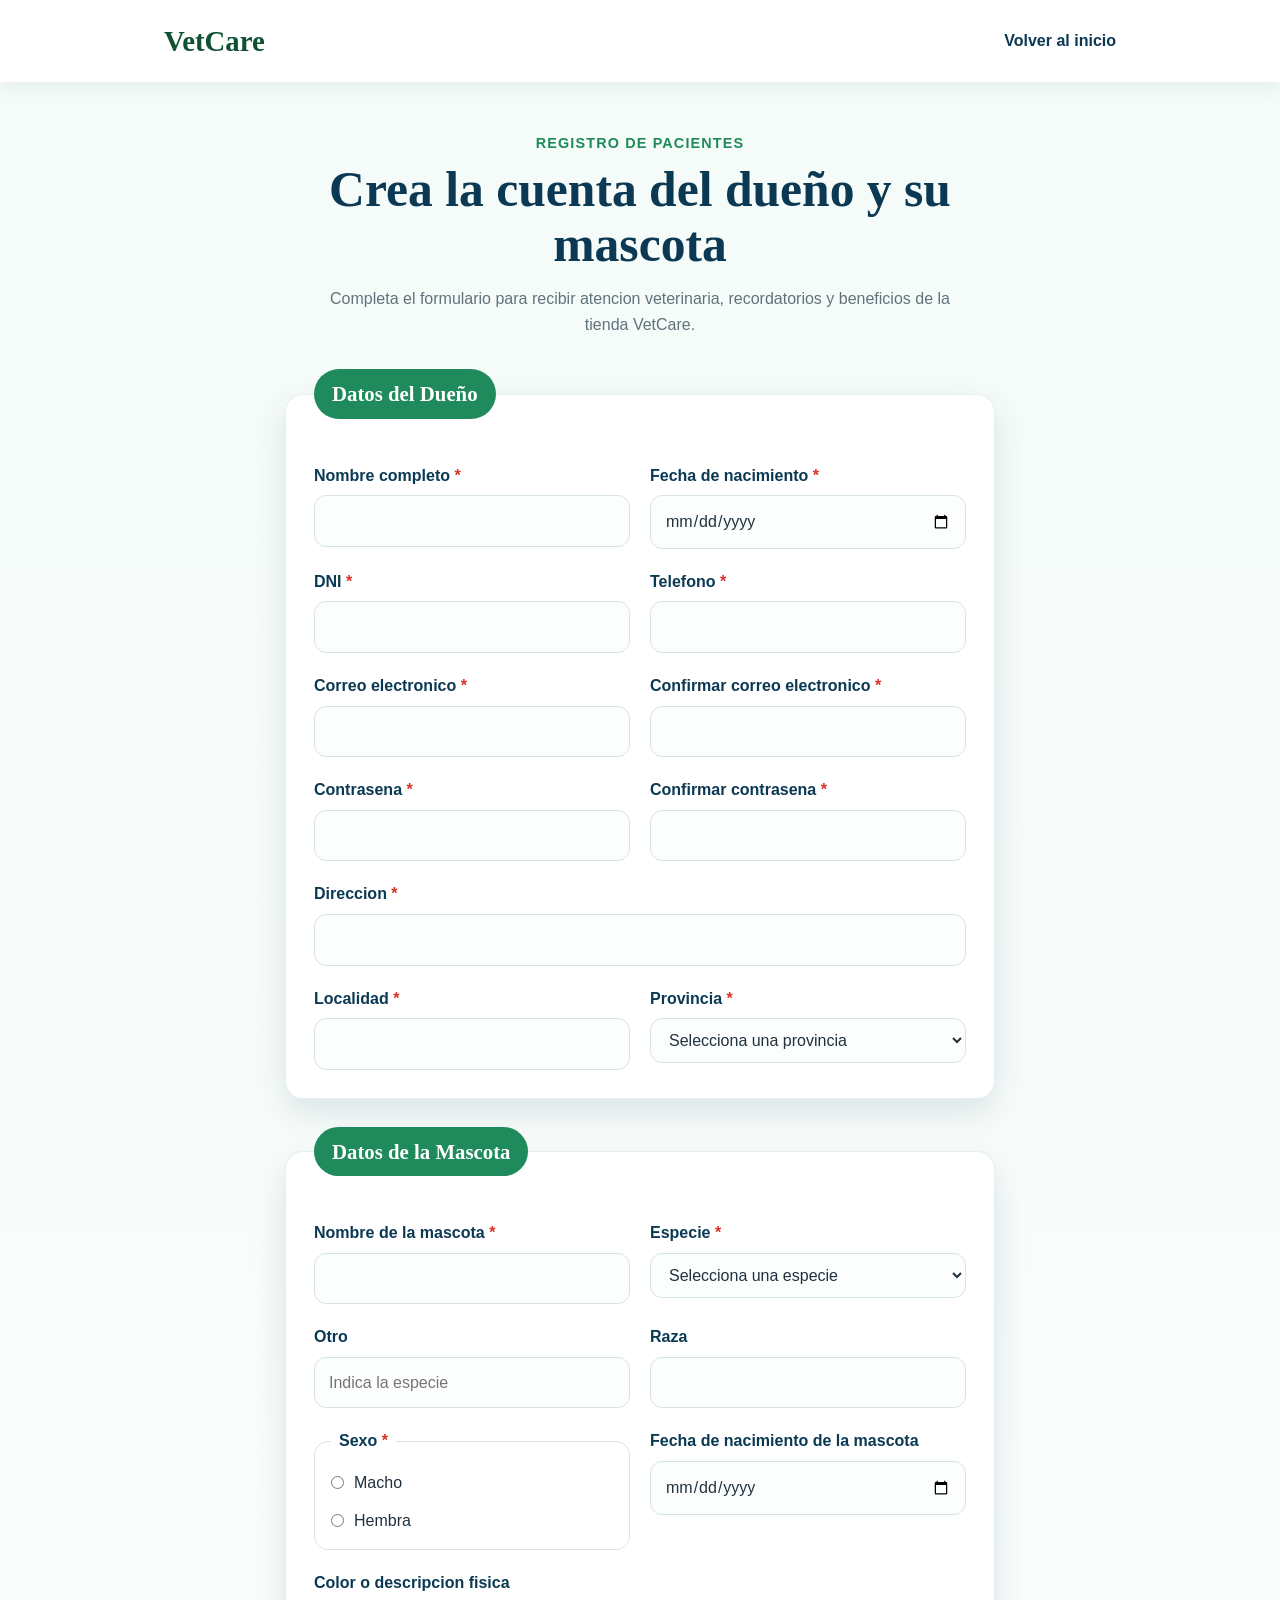
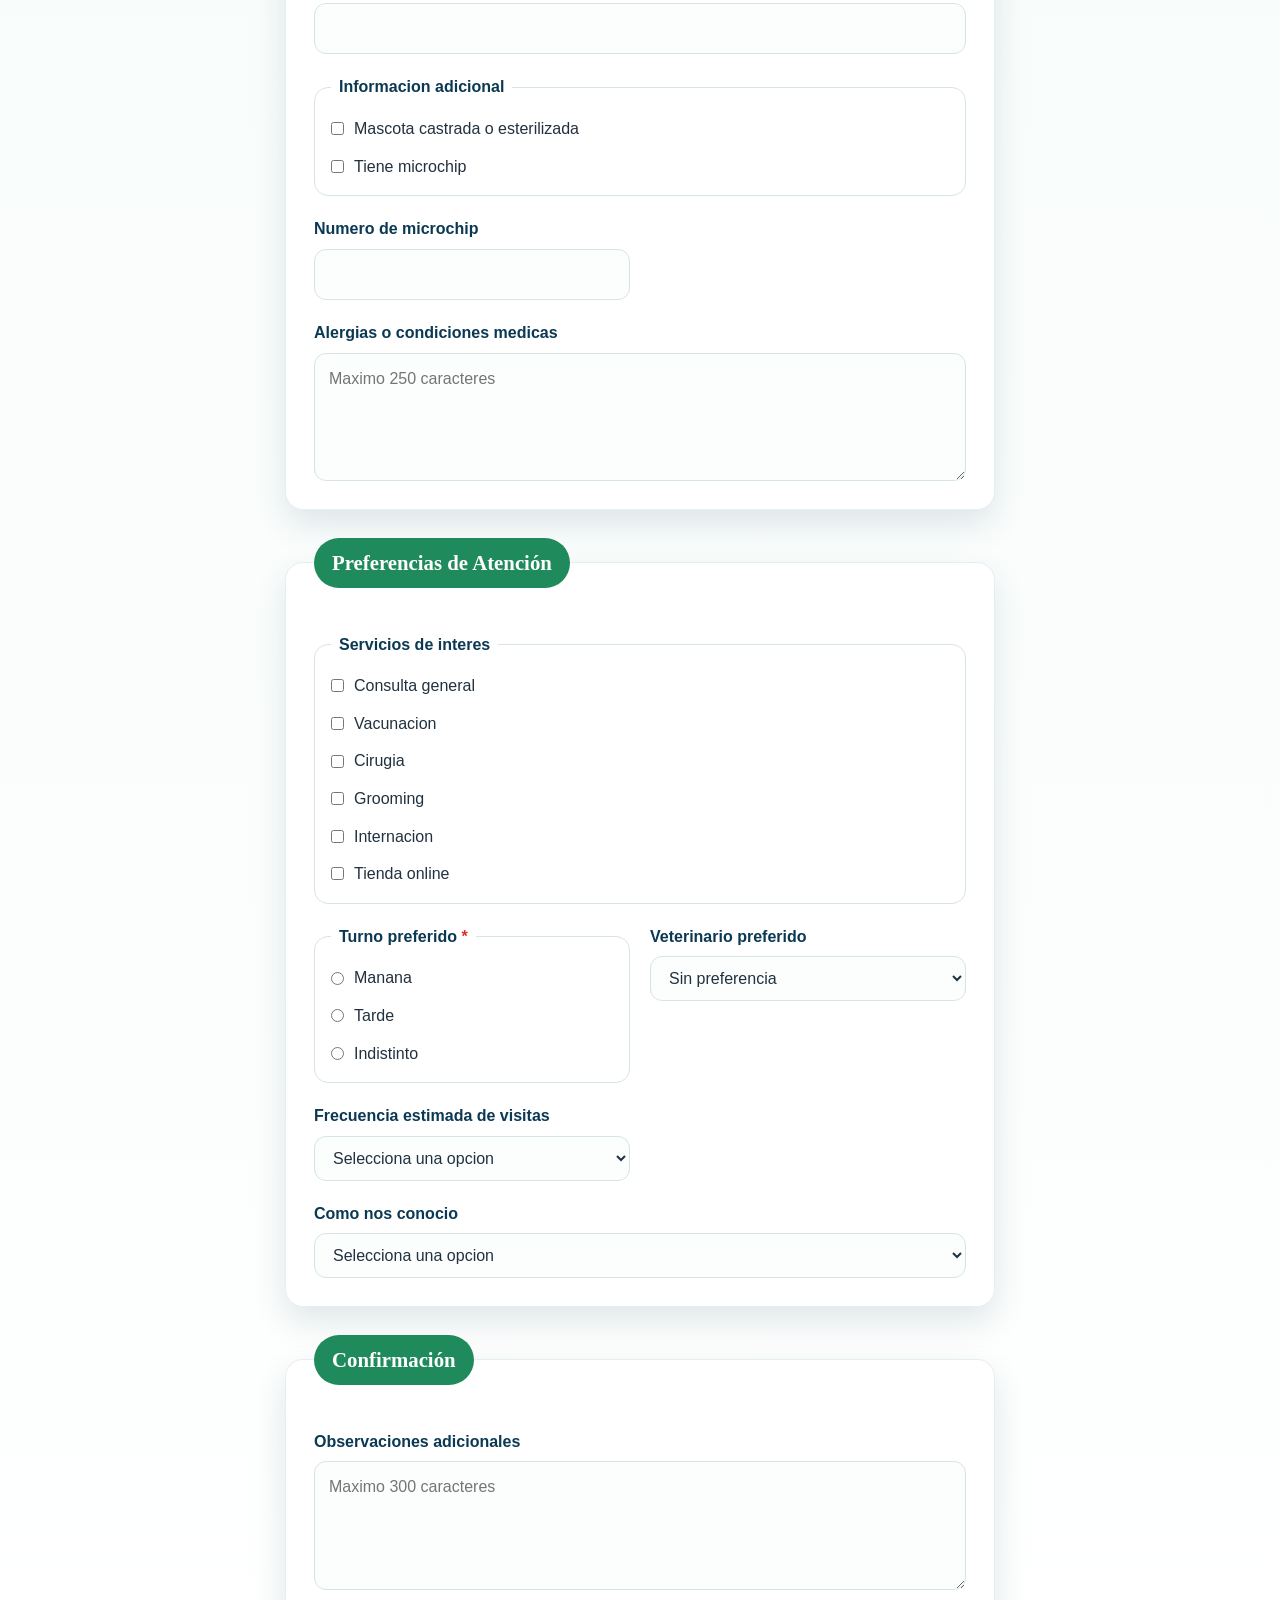
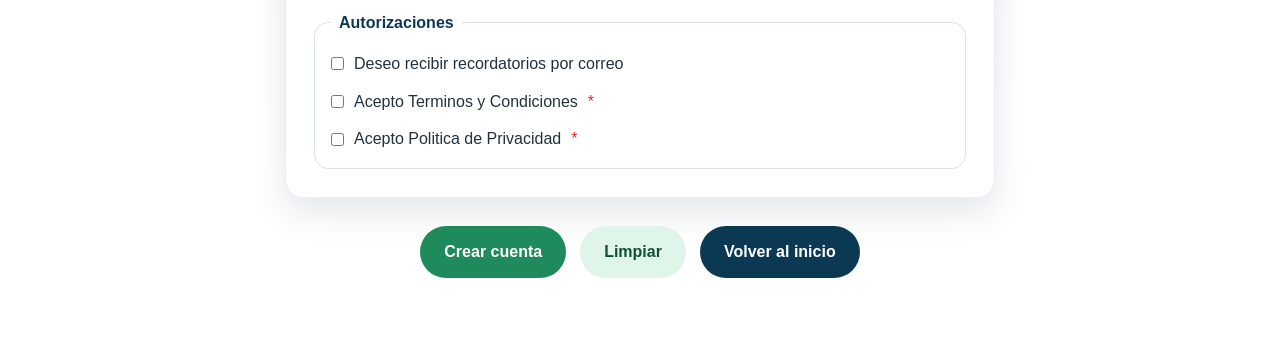
==== frtend-sum2B-Axel-Baudrand/registro.html @ 09bc21e1 "Etapa 2 del proyecto se crean los registros" ====
<!DOCTYPE html>
<html lang="es">
<head>
    <meta charset="UTF-8">
    <meta name="viewport" content="width=device-width, initial-scale=1.0">
    <title>Registro | VetCare</title>
    <link rel="stylesheet" href="registro.css">
</head>
<body>
    <header class="encabezado">
        <nav class="barra-navegacion">
            <a href="index.html" class="logo">VetCare</a>
            <a href="index.html" class="enlace-inicio">Volver al inicio</a>
        </nav>
    </header>

    <main class="contenedor-principal">
        <section class="presentacion">
            <span>Registro de pacientes</span>
            <h1>Crea la cuenta del dueño y su mascota</h1>
            <p>Completa el formulario para recibir atencion veterinaria, recordatorios y beneficios de la tienda VetCare.</p>
        </section>

        <form class="formulario-registro" action="#" method="post">
            <fieldset class="seccion-formulario">
                <legend>Datos del Dueño</legend>

                <div class="grupo-campos dos-columnas">
                    <div class="campo">
                        <label for="nombre-duenio">Nombre completo <span>*</span></label>
                        <input type="text" id="nombre-duenio" name="nombre-duenio" required>
                    </div>

                    <div class="campo">
                        <label for="fecha-nacimiento-duenio">Fecha de nacimiento <span>*</span></label>
                        <input type="date" id="fecha-nacimiento-duenio" name="fecha-nacimiento-duenio" required>
                    </div>

                    <div class="campo">
                        <label for="dni">DNI <span>*</span></label>
                        <input type="text" id="dni" name="dni" required>
                    </div>

                    <div class="campo">
                        <label for="telefono">Telefono <span>*</span></label>
                        <input type="tel" id="telefono" name="telefono" required>
                    </div>

                    <div class="campo">
                        <label for="correo">Correo electronico <span>*</span></label>
                        <input type="email" id="correo" name="correo" required>
                    </div>

                    <div class="campo">
                        <label for="confirmar-correo">Confirmar correo electronico <span>*</span></label>
                        <input type="email" id="confirmar-correo" name="confirmar-correo" required>
                    </div>

                    <div class="campo">
                        <label for="contrasena">Contrasena <span>*</span></label>
                        <input type="password" id="contrasena" name="contrasena" required>
                    </div>

                    <div class="campo">
                        <label for="confirmar-contrasena">Confirmar contrasena <span>*</span></label>
                        <input type="password" id="confirmar-contrasena" name="confirmar-contrasena" required>
                    </div>

                    <div class="campo campo-completo">
                        <label for="direccion">Direccion <span>*</span></label>
                        <input type="text" id="direccion" name="direccion" required>
                    </div>

                    <div class="campo">
                        <label for="localidad">Localidad <span>*</span></label>
                        <input type="text" id="localidad" name="localidad" required>
                    </div>

                    <div class="campo">
                        <label for="provincia">Provincia <span>*</span></label>
                        <select id="provincia" name="provincia" required>
                            <option value="">Selecciona una provincia</option>
                            <option value="buenos-aires">Buenos Aires</option>
                            <option value="catamarca">Catamarca</option>
                            <option value="cordoba">Cordoba</option>
                            <option value="corrientes">Corrientes</option>
                            <option value="entre-rios">Entre Rios</option>
                            <option value="mendoza">Mendoza</option>
                            <option value="neuquen">Neuquen</option>
                            <option value="rio-negro">Rio Negro</option>
                            <option value="salta">Salta</option>
                            <option value="santa-fe">Santa Fe</option>
                            <option value="tucuman">Tucuman</option>
                        </select>
                    </div>
                </div>
            </fieldset>

            <fieldset class="seccion-formulario">
                <legend>Datos de la Mascota</legend>

                <div class="grupo-campos dos-columnas">
                    <div class="campo">
                        <label for="nombre-mascota">Nombre de la mascota <span>*</span></label>
                        <input type="text" id="nombre-mascota" name="nombre-mascota" required>
                    </div>

                    <div class="campo">
                        <label for="especie">Especie <span>*</span></label>
                        <select id="especie" name="especie" required>
                            <option value="">Selecciona una especie</option>
                            <option value="perro">Perro</option>
                            <option value="gato">Gato</option>
                            <option value="ave">Ave</option>
                            <option value="conejo">Conejo</option>
                            <option value="reptil">Reptil</option>
                            <option value="otro">Otro</option>
                        </select>
                    </div>

                    <div class="campo">
                        <label for="otra-especie">Otro</label>
                        <input type="text" id="otra-especie" name="otra-especie" placeholder="Indica la especie">
                    </div>

                    <div class="campo">
                        <label for="raza">Raza</label>
                        <input type="text" id="raza" name="raza">
                    </div>

                    <fieldset class="grupo-opciones">
                        <legend>Sexo <span>*</span></legend>
                        <label for="sexo-macho">
                            <input type="radio" id="sexo-macho" name="sexo" value="macho" required>
                            Macho
                        </label>
                        <label for="sexo-hembra">
                            <input type="radio" id="sexo-hembra" name="sexo" value="hembra">
                            Hembra
                        </label>
                    </fieldset>

                    <div class="campo">
                        <label for="fecha-nacimiento-mascota">Fecha de nacimiento de la mascota</label>
                        <input type="date" id="fecha-nacimiento-mascota" name="fecha-nacimiento-mascota">
                    </div>

                    <div class="campo campo-completo">
                        <label for="descripcion-fisica">Color o descripcion fisica</label>
                        <input type="text" id="descripcion-fisica" name="descripcion-fisica">
                    </div>

                    <fieldset class="grupo-opciones campo-completo">
                        <legend>Informacion adicional</legend>
                        <label for="castrada">
                            <input type="checkbox" id="castrada" name="castrada">
                            Mascota castrada o esterilizada
                        </label>
                        <label for="microchip">
                            <input type="checkbox" id="microchip" name="microchip">
                            Tiene microchip
                        </label>
                    </fieldset>

                    <div class="campo">
                        <label for="numero-microchip">Numero de microchip</label>
                        <input type="text" id="numero-microchip" name="numero-microchip">
                    </div>

                    <div class="campo campo-completo">
                        <label for="condiciones-medicas">Alergias o condiciones medicas</label>
                        <textarea id="condiciones-medicas" name="condiciones-medicas" maxlength="250" rows="4" placeholder="Maximo 250 caracteres"></textarea>
                    </div>
                </div>
            </fieldset>

            <fieldset class="seccion-formulario">
                <legend>Preferencias de Atención</legend>

                <div class="grupo-campos dos-columnas">
                    <fieldset class="grupo-opciones campo-completo">
                        <legend>Servicios de interes</legend>
                        <label for="consulta-general">
                            <input type="checkbox" id="consulta-general" name="servicios" value="consulta-general">
                            Consulta general
                        </label>
                        <label for="vacunacion">
                            <input type="checkbox" id="vacunacion" name="servicios" value="vacunacion">
                            Vacunacion
                        </label>
                        <label for="cirugia">
                            <input type="checkbox" id="cirugia" name="servicios" value="cirugia">
                            Cirugia
                        </label>
                        <label for="grooming">
                            <input type="checkbox" id="grooming" name="servicios" value="grooming">
                            Grooming
                        </label>
                        <label for="internacion">
                            <input type="checkbox" id="internacion" name="servicios" value="internacion">
                            Internacion
                        </label>
                        <label for="tienda-online">
                            <input type="checkbox" id="tienda-online" name="servicios" value="tienda-online">
                            Tienda online
                        </label>
                    </fieldset>

                    <fieldset class="grupo-opciones">
                        <legend>Turno preferido <span>*</span></legend>
                        <label for="turno-manana">
                            <input type="radio" id="turno-manana" name="turno-preferido" value="manana" required>
                            Manana
                        </label>
                        <label for="turno-tarde">
                            <input type="radio" id="turno-tarde" name="turno-preferido" value="tarde">
                            Tarde
                        </label>
                        <label for="turno-indistinto">
                            <input type="radio" id="turno-indistinto" name="turno-preferido" value="indistinto">
                            Indistinto
                        </label>
                    </fieldset>

                    <div class="campo">
                        <label for="veterinario">Veterinario preferido</label>
                        <select id="veterinario" name="veterinario">
                            <option value="sin-preferencia">Sin preferencia</option>
                            <option value="renata-soto">Dra. Renata Soto</option>
                            <option value="matias-torres">Dr. Matias Torres</option>
                            <option value="julieta-paz">Dra. Julieta Paz</option>
                        </select>
                    </div>

                    <div class="campo">
                        <label for="frecuencia-visitas">Frecuencia estimada de visitas</label>
                        <select id="frecuencia-visitas" name="frecuencia-visitas">
                            <option value="">Selecciona una opcion</option>
                            <option value="mensual">Mensual</option>
                            <option value="trimestral">Cada 3 meses</option>
                            <option value="semestral">Cada 6 meses</option>
                            <option value="anual">Anual</option>
                            <option value="solo-emergencias">Solo emergencias</option>
                        </select>
                    </div>

                    <div class="campo campo-completo">
                        <label for="como-nos-conocio">Como nos conocio</label>
                        <select id="como-nos-conocio" name="como-nos-conocio">
                            <option value="">Selecciona una opcion</option>
                            <option value="redes-sociales">Redes sociales</option>
                            <option value="google">Google</option>
                            <option value="recomendacion">Recomendacion</option>
                            <option value="cartel">Cartel o publicidad</option>
                            <option value="otro">Otro</option>
                        </select>
                    </div>
                </div>
            </fieldset>

            <fieldset class="seccion-formulario">
                <legend>Confirmación</legend>

                <div class="grupo-campos">
                    <div class="campo">
                        <label for="observaciones">Observaciones adicionales</label>
                        <textarea id="observaciones" name="observaciones" maxlength="300" rows="4" placeholder="Maximo 300 caracteres"></textarea>
                    </div>

                    <fieldset class="grupo-opciones">
                        <legend>Autorizaciones</legend>
                        <label for="recordatorios">
                            <input type="checkbox" id="recordatorios" name="recordatorios">
                            Deseo recibir recordatorios por correo
                        </label>
                        <label for="terminos">
                            <input type="checkbox" id="terminos" name="terminos" required>
                            Acepto Terminos y Condiciones <span>*</span>
                        </label>
                        <label for="privacidad">
                            <input type="checkbox" id="privacidad" name="privacidad" required>
                            Acepto Politica de Privacidad <span>*</span>
                        </label>
                    </fieldset>
                </div>
            </fieldset>

            <div class="acciones-formulario">
                <button type="submit" class="boton boton-principal">Crear cuenta</button>
                <button type="reset" class="boton boton-secundario">Limpiar</button>
                <a href="index.html" class="boton boton-enlace">Volver al inicio</a>
            </div>
        </form>
    </main>
    <script src="validaciones.js"></script>
</body>
</html>
---- frtend-sum2B-Axel-Baudrand/registro.css ----
:root {
    --verde-oscuro: #0f5132;
    --verde-principal: #1f8a5b;
    --verde-claro: #dff5ea;
    --azul-oscuro: #0b3954;
    --azul-principal: #247ba0;
    --blanco: #ffffff;
    --fondo: #f4fbf8;
    --texto: #22313f;
    --texto-suave: #61727d;
    --borde: #d6e5e2;
    --error: #d93025;
    --ok: #188038;
    --sombra: 0 14px 34px rgba(11, 57, 84, 0.12);
    --fuente-titulos: Georgia, "Times New Roman", serif;
    --fuente-textos: Arial, Helvetica, sans-serif;
}

* {
    box-sizing: border-box;
    margin: 0;
    padding: 0;
}

body {
    background: linear-gradient(180deg, var(--fondo), #ffffff);
    color: var(--texto);
    font-family: var(--fuente-textos);
    line-height: 1.6;
}

a {
    color: inherit;
    text-decoration: none;
}

.encabezado {
    background-color: var(--blanco);
    box-shadow: 0 4px 18px rgba(11, 57, 84, 0.08);
}

.barra-navegacion {
    align-items: center;
    display: flex;
    justify-content: space-between;
    margin: 0 auto;
    max-width: 1000px;
    padding: 18px 24px;
}

.logo {
    color: var(--verde-oscuro);
    font-family: var(--fuente-titulos);
    font-size: 1.8rem;
    font-weight: bold;
}

.enlace-inicio {
    color: var(--azul-oscuro);
    font-weight: 700;
}

.enlace-inicio:hover {
    color: var(--verde-principal);
}

.contenedor-principal {
    margin: 0 auto;
    max-width: 750px;
    padding: 48px 20px 70px;
}

.presentacion {
    margin-bottom: 32px;
    text-align: center;
}

.presentacion span {
    color: var(--verde-principal);
    display: inline-block;
    font-size: 0.9rem;
    font-weight: 800;
    letter-spacing: 0.08em;
    margin-bottom: 8px;
    text-transform: uppercase;
}

.presentacion h1 {
    color: var(--azul-oscuro);
    font-family: var(--fuente-titulos);
    font-size: clamp(2rem, 6vw, 3.1rem);
    line-height: 1.1;
}

.presentacion p {
    color: var(--texto-suave);
    margin: 14px auto 0;
    max-width: 620px;
}

.formulario-registro {
    display: flex;
    flex-direction: column;
    gap: 28px;
}

.seccion-formulario {
    background-color: var(--blanco);
    border: 1px solid rgba(36, 123, 160, 0.12);
    border-radius: 18px;
    box-shadow: var(--sombra);
    padding: 28px;
}

.seccion-formulario > legend {
    background-color: var(--verde-principal);
    border-radius: 999px;
    color: var(--blanco);
    font-family: var(--fuente-titulos);
    font-size: 1.3rem;
    font-weight: bold;
    padding: 8px 18px;
}

.grupo-campos {
    display: grid;
    gap: 20px;
    margin-top: 16px;
}

.dos-columnas {
    grid-template-columns: repeat(2, minmax(0, 1fr));
}

.campo {
    display: flex;
    flex-direction: column;
    gap: 7px;
}

.campo-completo {
    grid-column: 1 / -1;
}

label,
.grupo-opciones legend {
    color: var(--azul-oscuro);
    font-weight: 700;
}

label span,
legend span {
    color: var(--error);
}

input,
select,
textarea {
    background-color: #fbfefd;
    border: 1px solid var(--borde);
    border-radius: 12px;
    color: var(--texto);
    font: inherit;
    outline: none;
    padding: 12px 14px;
    transition: border-color 0.3s ease, box-shadow 0.3s ease, background-color 0.3s ease;
    width: 100%;
}

textarea {
    resize: vertical;
}

input:focus,
select:focus,
textarea:focus {
    background-color: var(--blanco);
    border-color: var(--azul-principal);
    box-shadow: 0 0 0 4px rgba(36, 123, 160, 0.16);
}

.grupo-opciones {
    border: 1px solid var(--borde);
    border-radius: 14px;
    display: flex;
    flex-direction: column;
    gap: 12px;
    padding: 16px;
}

.grupo-opciones legend {
    padding: 0 8px;
}

.grupo-opciones label {
    align-items: center;
    color: var(--texto);
    display: flex;
    font-weight: 500;
    gap: 10px;
}

.grupo-opciones input {
    accent-color: var(--verde-principal);
    flex: 0 0 auto;
    width: auto;
}

.acciones-formulario {
    align-items: center;
    display: flex;
    flex-wrap: wrap;
    gap: 14px;
    justify-content: center;
}

.boton {
    border: 0;
    border-radius: 999px;
    cursor: pointer;
    display: inline-block;
    font: inherit;
    font-weight: 800;
    padding: 13px 24px;
    text-align: center;
    transition: background-color 0.3s ease, color 0.3s ease, transform 0.3s ease;
}

.boton:hover {
    transform: translateY(-3px);
}

.boton-principal {
    background-color: var(--verde-principal);
    color: var(--blanco);
}

.boton-principal:hover {
    background-color: var(--verde-oscuro);
}

.boton-secundario {
    background-color: var(--verde-claro);
    color: var(--verde-oscuro);
}

.boton-secundario:hover {
    background-color: #c5ead8;
}

.boton-enlace {
    background-color: var(--azul-oscuro);
    color: var(--blanco);
}

.boton-enlace:hover {
    background-color: var(--azul-principal);
}

.resumen-errores {
    background-color: #fdecea;
    border: 1px solid var(--error);
    border-radius: 14px;
    color: var(--error);
    display: none;
    font-weight: 700;
    margin-bottom: 22px;
    padding: 14px 16px;
}

.mensaje-error {
    color: var(--error);
    display: block;
    font-size: 0.88rem;
    font-weight: 700;
}

.contador-caracteres {
    color: var(--texto-suave);
    font-size: 0.85rem;
    text-align: right;
}

.contador-alerta {
    color: var(--error);
    font-weight: 800;
}

.pantalla-confirmacion {
    background-color: var(--blanco);
    border: 1px solid rgba(36, 123, 160, 0.12);
    border-radius: 18px;
    box-shadow: var(--sombra);
    padding: 34px 28px;
    text-align: center;
}

.pantalla-confirmacion span {
    color: var(--verde-principal);
    display: inline-block;
    font-size: 0.9rem;
    font-weight: 800;
    letter-spacing: 0.08em;
    margin-bottom: 8px;
    text-transform: uppercase;
}

.pantalla-confirmacion h2 {
    color: var(--azul-oscuro);
    font-family: var(--fuente-titulos);
    font-size: 2rem;
    margin-bottom: 16px;
}

.pantalla-confirmacion p {
    color: var(--texto);
    margin-bottom: 10px;
}

.pantalla-confirmacion .acciones-formulario {
    margin-top: 24px;
}

/* Clases preparadas para validaciones con JavaScript */
.campo-error {
    border-color: var(--error) !important;
}

.campo-ok {
    border-color: var(--ok) !important;
}

@media (max-width: 640px) {
    .barra-navegacion {
        align-items: flex-start;
        flex-direction: column;
        gap: 8px;
        padding-left: 18px;
        padding-right: 18px;
    }

    .contenedor-principal {
        padding: 34px 16px 54px;
    }

    .seccion-formulario {
        border-radius: 14px;
        padding: 22px 16px;
    }

    .dos-columnas {
        grid-template-columns: 1fr;
    }

    .campo-completo {
        grid-column: auto;
    }

    .acciones-formulario {
        align-items: stretch;
        flex-direction: column;
    }

    .boton {
        width: 100%;
    }
}
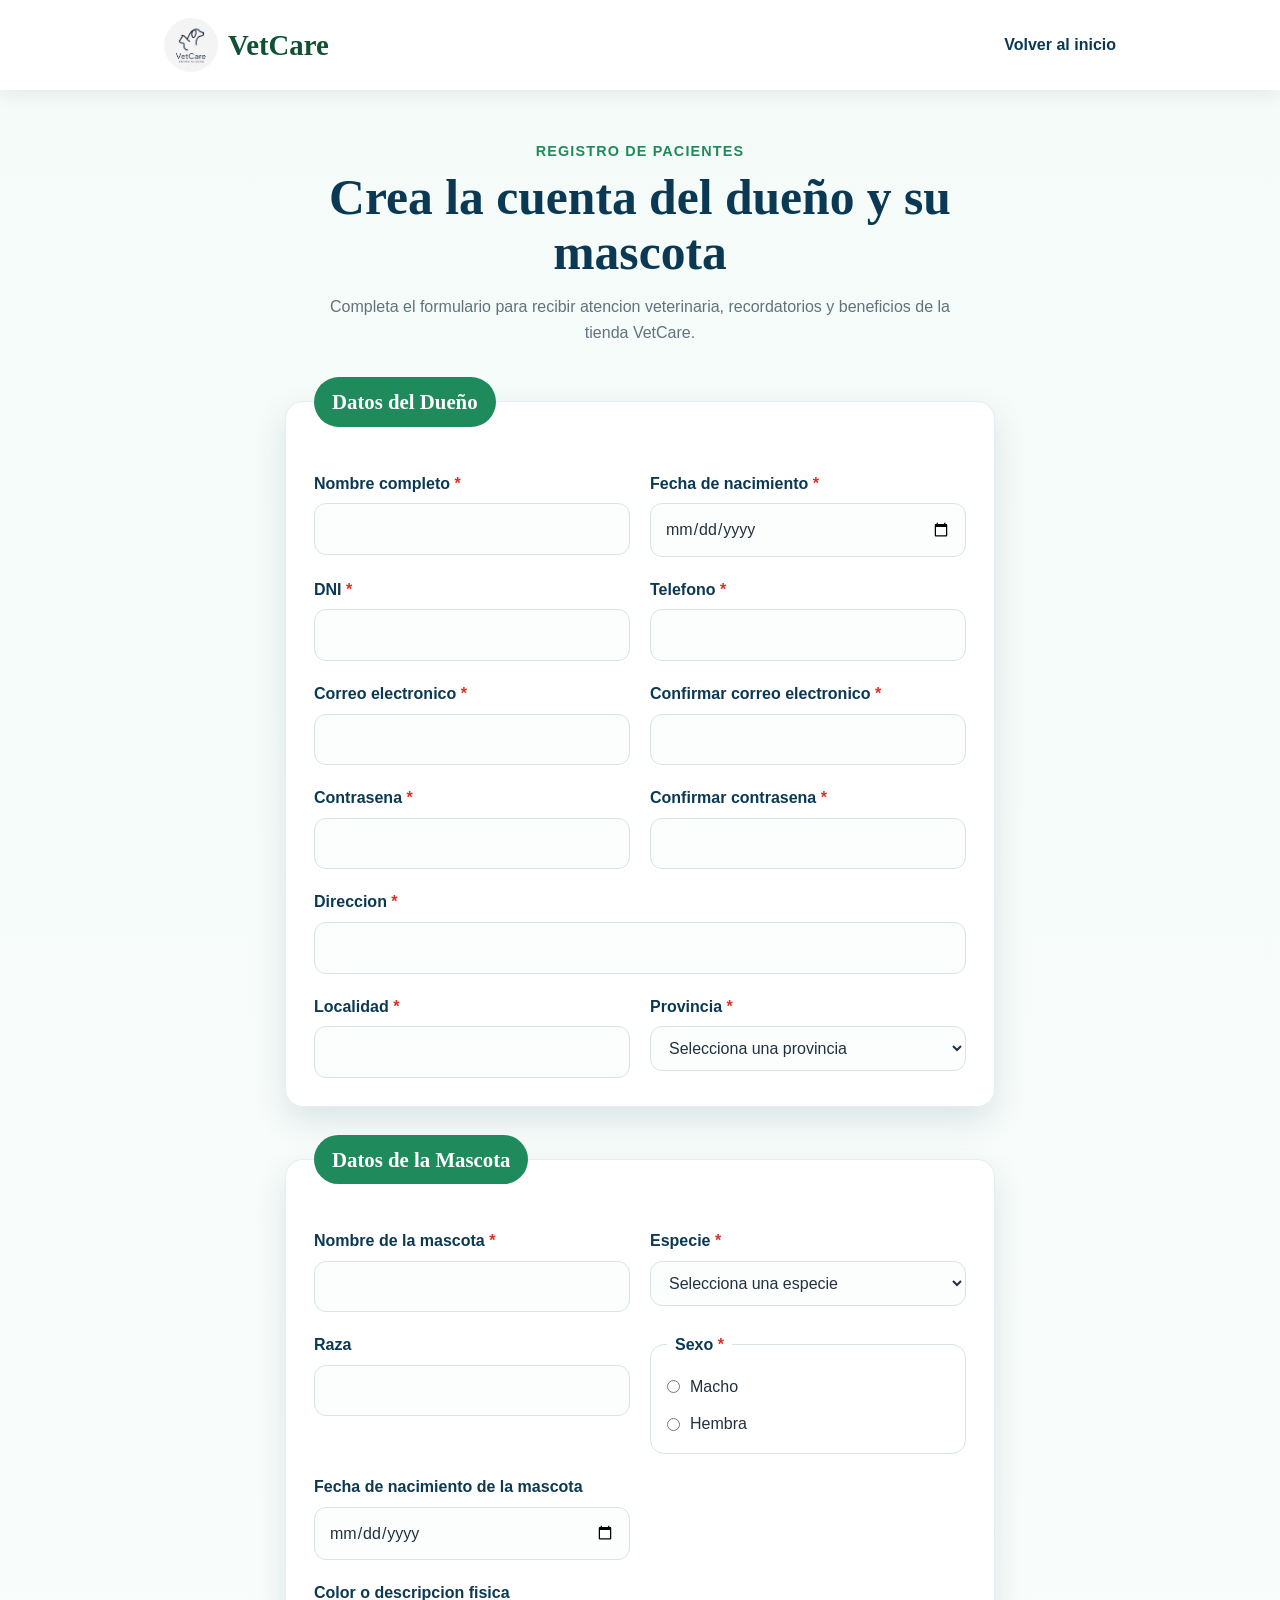
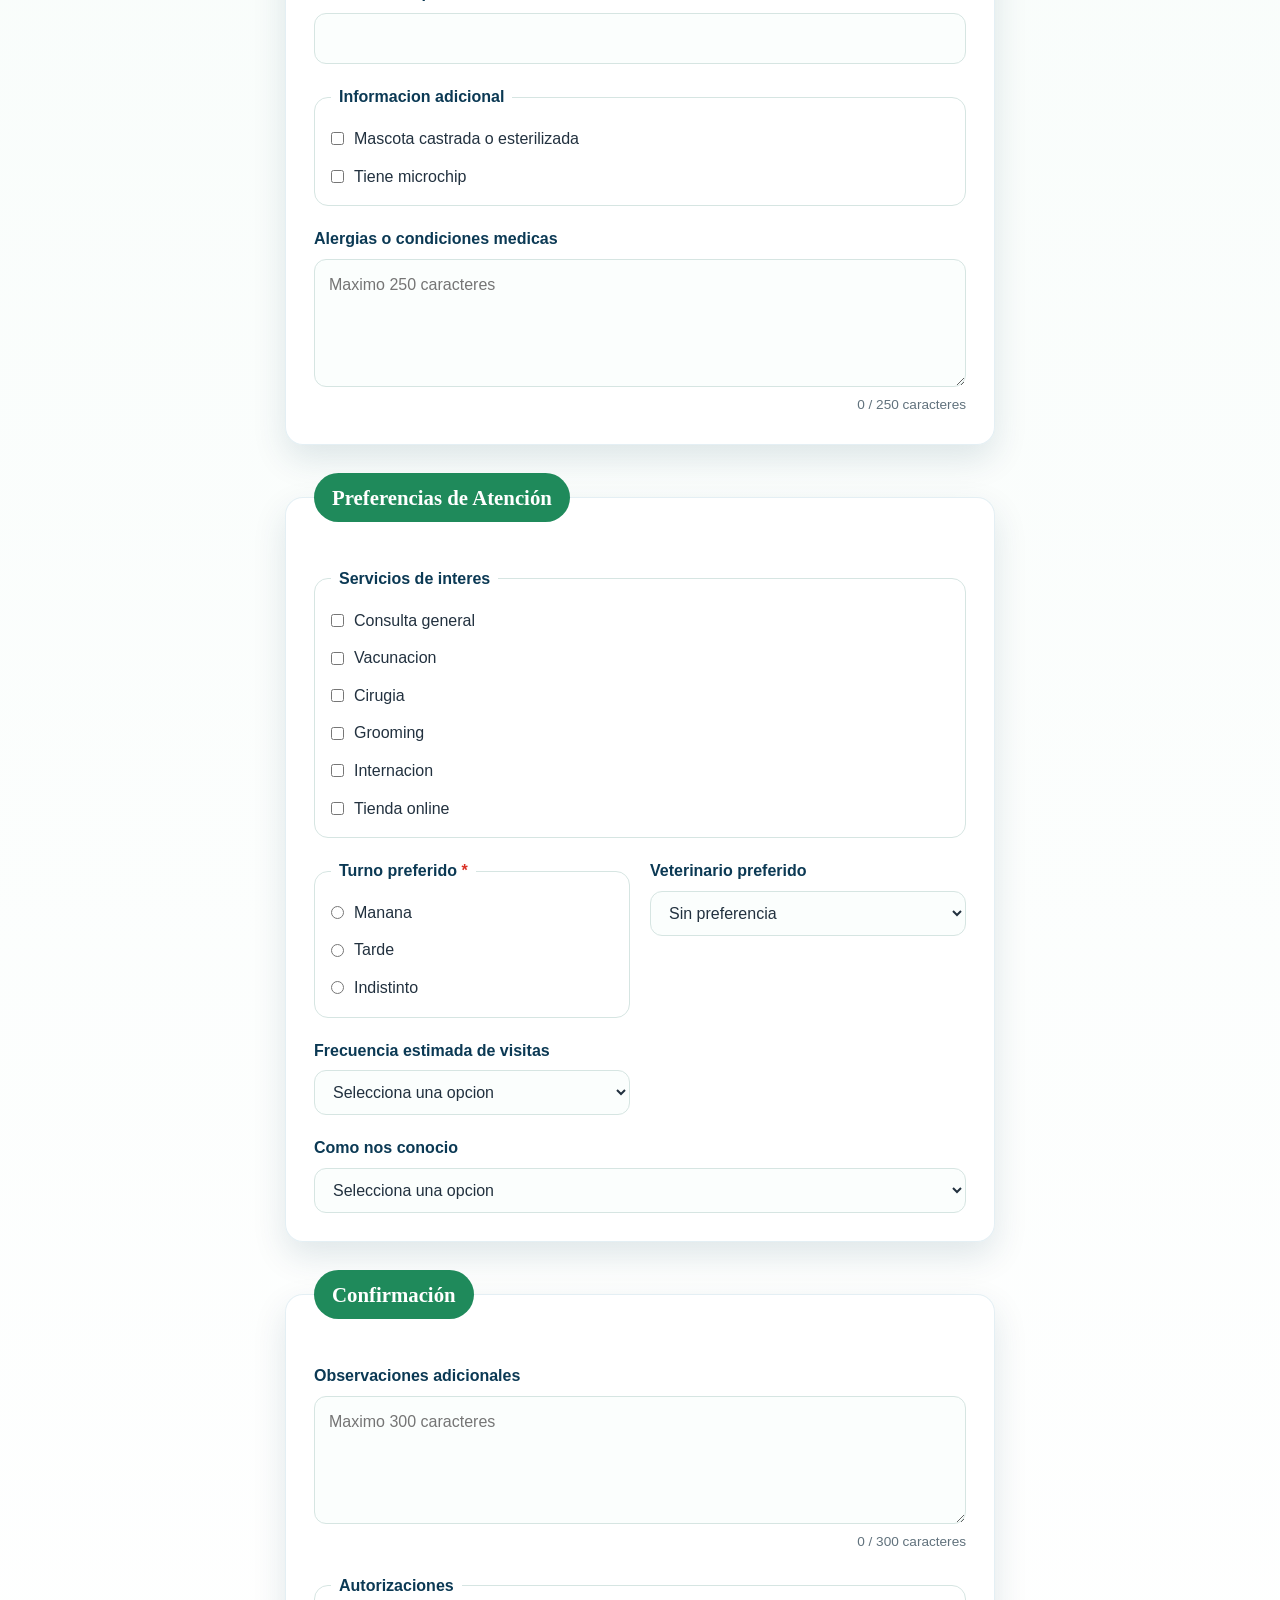
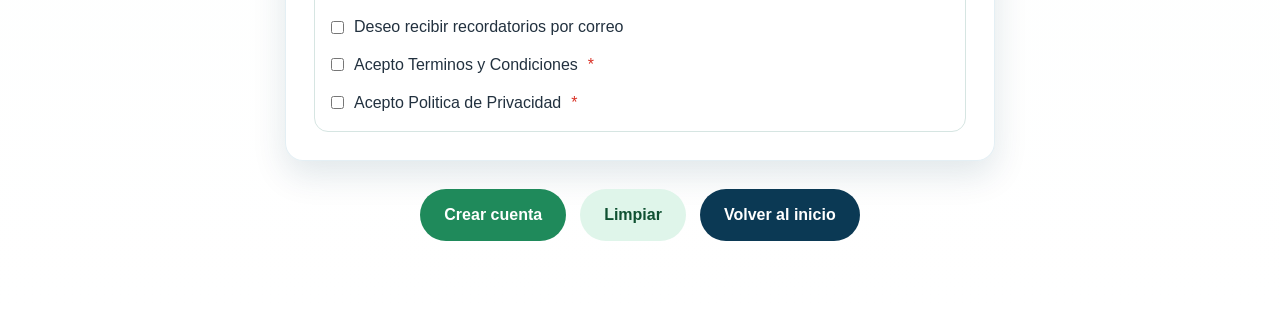
==== commit 7ed7af5f: "integracion de logo final" ====
--- a/frtend-sum2B-Axel-Baudrand/registro.html
+++ b/frtend-sum2B-Axel-Baudrand/registro.html
@@ -9,7 +9,10 @@
 <body>
     <header class="encabezado">
         <nav class="barra-navegacion">
-            <a href="index.html" class="logo">VetCare</a>
+            <a href="index.html" class="logo">
+                <img src="images/logo-vetcare.png" alt="Logo VetCare">
+                <span>VetCare</span>
+            </a>
             <a href="index.html" class="enlace-inicio">Volver al inicio</a>
         </nav>
     </header>
--- a/frtend-sum2B-Axel-Baudrand/registro.css
+++ b/frtend-sum2B-Axel-Baudrand/registro.css
@@ -27,6 +27,7 @@
     color: var(--texto);
     font-family: var(--fuente-textos);
     line-height: 1.6;
+    overflow-x: hidden;
 }
 
 a {
@@ -49,10 +50,20 @@
 }
 
 .logo {
+    align-items: center;
     color: var(--verde-oscuro);
+    display: flex;
     font-family: var(--fuente-titulos);
     font-size: 1.8rem;
     font-weight: bold;
+    gap: 10px;
+}
+
+.logo img {
+    border-radius: 50%;
+    height: 54px;
+    object-fit: cover;
+    width: 54px;
 }
 
 .enlace-inicio {
@@ -348,6 +359,13 @@
         padding: 22px 16px;
     }
 
+    .seccion-formulario > legend {
+        border-radius: 14px;
+        font-size: 1.1rem;
+        max-width: 100%;
+        white-space: normal;
+    }
+
     .dos-columnas {
         grid-template-columns: 1fr;
     }
@@ -365,3 +383,73 @@
         width: 100%;
     }
 }
+
+@media (max-width: 480px) {
+    .barra-navegacion {
+        padding-bottom: 14px;
+        padding-top: 14px;
+    }
+
+    .logo {
+        font-size: 1.45rem;
+    }
+
+    .logo img {
+        height: 44px;
+        width: 44px;
+    }
+
+    .enlace-inicio {
+        background-color: var(--fondo);
+        border-radius: 12px;
+        display: block;
+        padding: 10px 12px;
+        text-align: center;
+        width: 100%;
+    }
+
+    .presentacion {
+        margin-bottom: 24px;
+    }
+
+    .presentacion h1 {
+        font-size: 1.9rem;
+    }
+
+    .presentacion p {
+        font-size: 0.98rem;
+    }
+
+    .formulario-registro {
+        gap: 22px;
+    }
+
+    .seccion-formulario {
+        box-shadow: 0 10px 24px rgba(11, 57, 84, 0.1);
+        padding: 20px 14px;
+    }
+
+    .grupo-campos {
+        gap: 16px;
+    }
+
+    input,
+    select,
+    textarea {
+        border-radius: 10px;
+        padding: 11px 12px;
+    }
+
+    .grupo-opciones {
+        padding: 14px 12px;
+    }
+
+    .pantalla-confirmacion {
+        border-radius: 14px;
+        padding: 26px 16px;
+    }
+
+    .pantalla-confirmacion h2 {
+        font-size: 1.65rem;
+    }
+}
